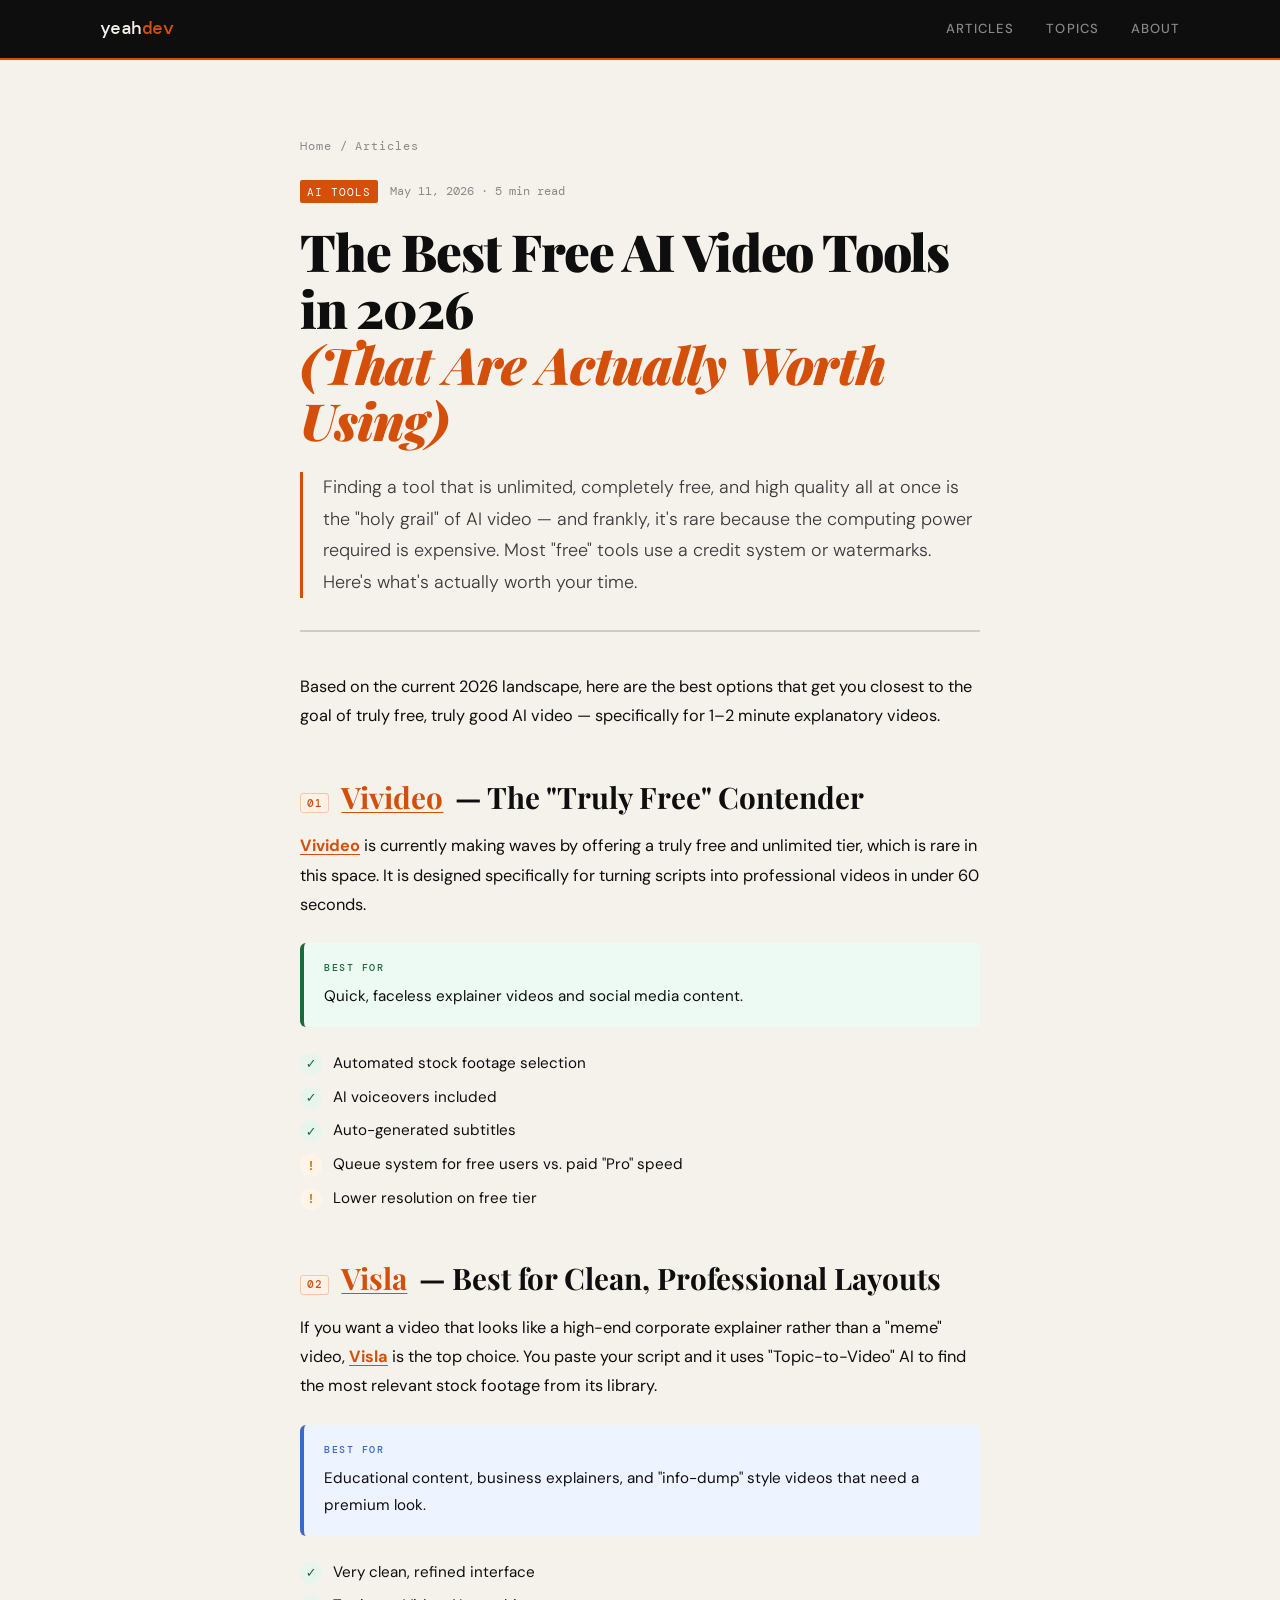
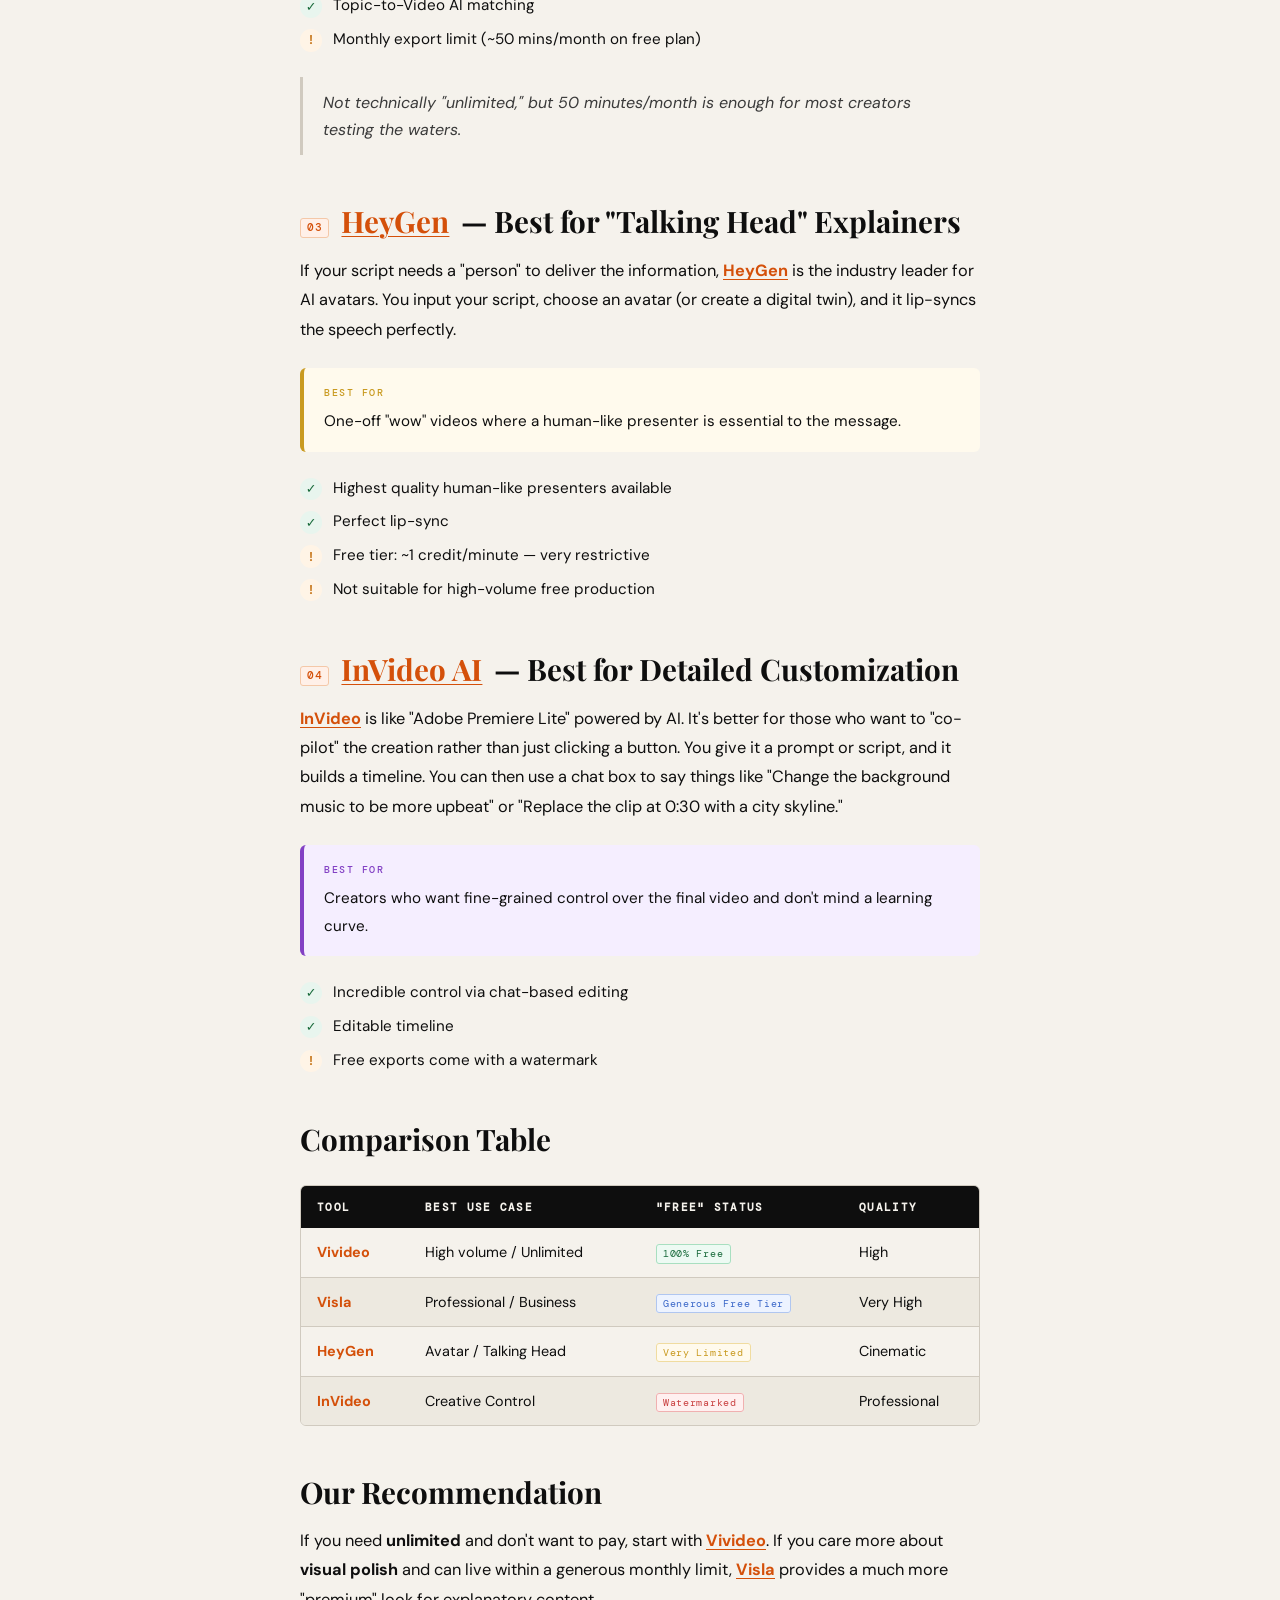
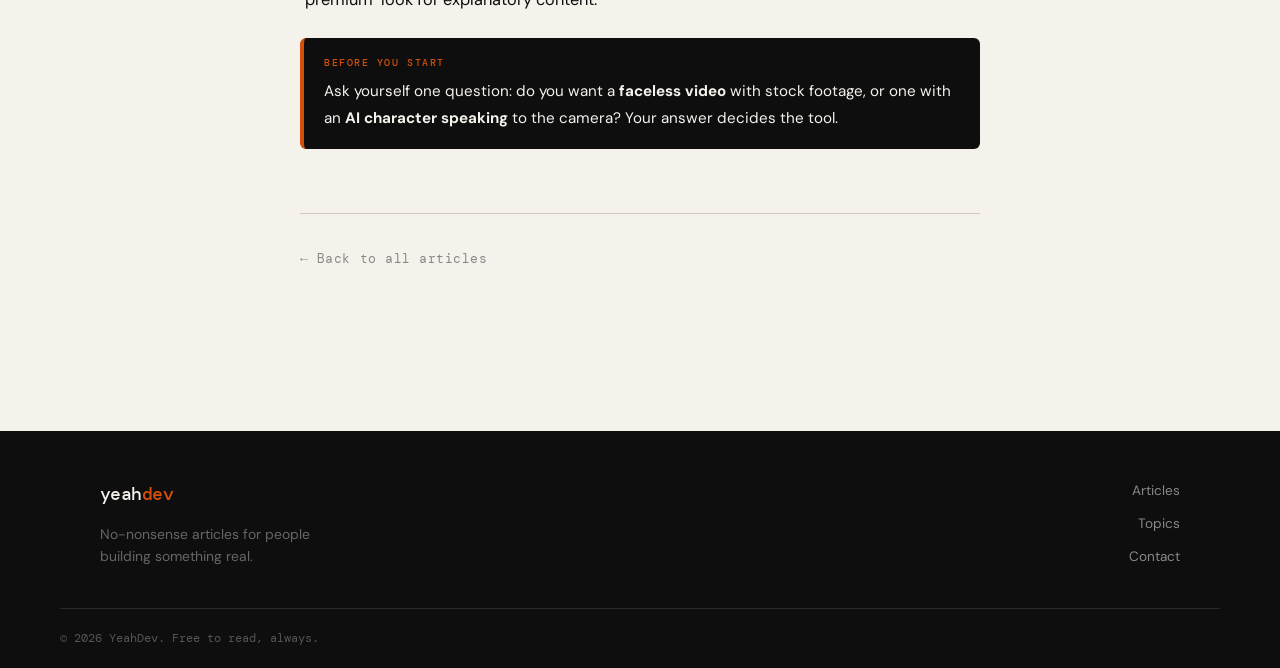
==== articles/best-free-ai-video-tools-2026.html @ c6433c1f "“comment”" ====
<!DOCTYPE html>
<html lang="en">
<head>
  <meta charset="UTF-8" />
  <meta name="viewport" content="width=device-width, initial-scale=1.0" />
  <title>Best Free AI Video Tools 2026 — YeahDev</title>
  <meta name="description" content="The best free AI video tools in 2026 for creating explainer and marketing videos without breaking the bank." />
  <link rel="stylesheet" href="../css/main.css" />
  <link rel="stylesheet" href="../css/article.css" />
  <link rel="preconnect" href="https://fonts.googleapis.com" />
  <link rel="preconnect" href="https://fonts.gstatic.com" crossorigin />
  <link href="https://fonts.googleapis.com/css2?family=Playfair+Display:ital,wght@0,700;0,900;1,700&family=DM+Sans:wght@300;400;500&family=DM+Mono:wght@400;500&display=swap" rel="stylesheet" />
</head>
<body class="article-page">

  <header class="site-header">
    <div class="container header-inner">
      <a href="../index.html" class="logo">yeah<span>dev</span></a>
      <nav class="nav">
        <a href="../index.html#articles">Articles</a>
        <a href="../index.html#topics">Topics</a>
        <a href="../index.html#about">About</a>
      </nav>
    </div>
  </header>

  <main class="article-main">
    <div class="article-container">

      <div class="article-header">
        <div class="breadcrumb"><a href="../index.html">Home</a> / <a href="../index.html#articles">Articles</a></div>
        <div class="article-meta">
          <span class="tag">AI Tools</span>
          <span class="date">May 11, 2026 · 5 min read</span>
        </div>
        <h1 class="article-title">
          The Best Free AI Video Tools in 2026<br/>
          <em>(That Are Actually Worth Using)</em>
        </h1>
        <p class="article-lede">
          Finding a tool that is unlimited, completely free, and high quality all at once is the "holy grail" of AI video — and frankly, it's rare because the computing power required is expensive. Most "free" tools use a credit system or watermarks. Here's what's actually worth your time.
        </p>
        <div class="article-rule"></div>
      </div>

      <div class="article-body">

        <p>Based on the current 2026 landscape, here are the best options that get you closest to the goal of truly free, truly good AI video — specifically for 1–2 minute explanatory videos.</p>

        <h2><span class="num">01</span> <a href="https://vivideo.ai" target="_blank" rel="noopener">Vivideo</a> — The "Truly Free" Contender</h2>
        <p><a href="https://vivideo.ai" target="_blank" rel="noopener"><strong>Vivideo</strong></a> is currently making waves by offering a truly free and unlimited tier, which is rare in this space. It is designed specifically for turning scripts into professional videos in under 60 seconds.</p>

        <div class="callout callout--green">
          <div class="callout-label">Best For</div>
          <p>Quick, faceless explainer videos and social media content.</p>
        </div>

        <ul class="feature-list">
          <li><span class="feature-icon">✓</span> Automated stock footage selection</li>
          <li><span class="feature-icon">✓</span> AI voiceovers included</li>
          <li><span class="feature-icon">✓</span> Auto-generated subtitles</li>
          <li><span class="feature-icon warn">!</span> Queue system for free users vs. paid "Pro" speed</li>
          <li><span class="feature-icon warn">!</span> Lower resolution on free tier</li>
        </ul>

        <h2><span class="num">02</span> <a href="https://visla.us" target="_blank" rel="noopener">Visla</a> — Best for Clean, Professional Layouts</h2>
        <p>If you want a video that looks like a high-end corporate explainer rather than a "meme" video, <a href="https://visla.us" target="_blank" rel="noopener"><strong>Visla</strong></a> is the top choice. You paste your script and it uses "Topic-to-Video" AI to find the most relevant stock footage from its library.</p>

        <div class="callout callout--blue">
          <div class="callout-label">Best For</div>
          <p>Educational content, business explainers, and "info-dump" style videos that need a premium look.</p>
        </div>

        <ul class="feature-list">
          <li><span class="feature-icon">✓</span> Very clean, refined interface</li>
          <li><span class="feature-icon">✓</span> Topic-to-Video AI matching</li>
          <li><span class="feature-icon warn">!</span> Monthly export limit (~50 mins/month on free plan)</li>
        </ul>

        <blockquote>
          Not technically "unlimited," but 50 minutes/month is enough for most creators testing the waters.
        </blockquote>

        <h2><span class="num">03</span> <a href="https://www.heygen.com" target="_blank" rel="noopener">HeyGen</a> — Best for "Talking Head" Explainers</h2>
        <p>If your script needs a "person" to deliver the information, <a href="https://www.heygen.com" target="_blank" rel="noopener"><strong>HeyGen</strong></a> is the industry leader for AI avatars. You input your script, choose an avatar (or create a digital twin), and it lip-syncs the speech perfectly.</p>

        <div class="callout callout--gold">
          <div class="callout-label">Best For</div>
          <p>One-off "wow" videos where a human-like presenter is essential to the message.</p>
        </div>

        <ul class="feature-list">
          <li><span class="feature-icon">✓</span> Highest quality human-like presenters available</li>
          <li><span class="feature-icon">✓</span> Perfect lip-sync</li>
          <li><span class="feature-icon warn">!</span> Free tier: ~1 credit/minute — very restrictive</li>
          <li><span class="feature-icon warn">!</span> Not suitable for high-volume free production</li>
        </ul>

        <h2><span class="num">04</span> <a href="https://invideo.io" target="_blank" rel="noopener">InVideo AI</a> — Best for Detailed Customization</h2>
        <p><a href="https://invideo.io" target="_blank" rel="noopener"><strong>InVideo</strong></a> is like "Adobe Premiere Lite" powered by AI. It's better for those who want to "co-pilot" the creation rather than just clicking a button. You give it a prompt or script, and it builds a timeline. You can then use a chat box to say things like "Change the background music to be more upbeat" or "Replace the clip at 0:30 with a city skyline."</p>

        <div class="callout callout--purple">
          <div class="callout-label">Best For</div>
          <p>Creators who want fine-grained control over the final video and don't mind a learning curve.</p>
        </div>

        <ul class="feature-list">
          <li><span class="feature-icon">✓</span> Incredible control via chat-based editing</li>
          <li><span class="feature-icon">✓</span> Editable timeline</li>
          <li><span class="feature-icon warn">!</span> Free exports come with a watermark</li>
        </ul>

        <h2>Comparison Table</h2>

        <div class="table-wrap">
          <table class="comparison-table">
            <thead>
              <tr>
                <th>Tool</th>
                <th>Best Use Case</th>
                <th>"Free" Status</th>
                <th>Quality</th>
              </tr>
            </thead>
            <tbody>
              <tr>
                <td><a href="https://vivideo.ai" target="_blank" rel="noopener"><strong>Vivideo</strong></a></td>
                <td>High volume / Unlimited</td>
                <td><span class="badge badge--green">100% Free</span></td>
                <td>High</td>
              </tr>
              <tr>
                <td><a href="https://visla.us" target="_blank" rel="noopener"><strong>Visla</strong></a></td>
                <td>Professional / Business</td>
                <td><span class="badge badge--blue">Generous Free Tier</span></td>
                <td>Very High</td>
              </tr>
              <tr>
                <td><a href="https://www.heygen.com" target="_blank" rel="noopener"><strong>HeyGen</strong></a></td>
                <td>Avatar / Talking Head</td>
                <td><span class="badge badge--gold">Very Limited</span></td>
                <td>Cinematic</td>
              </tr>
              <tr>
                <td><a href="https://invideo.io" target="_blank" rel="noopener"><strong>InVideo</strong></a></td>
                <td>Creative Control</td>
                <td><span class="badge badge--red">Watermarked</span></td>
                <td>Professional</td>
              </tr>
            </tbody>
          </table>
        </div>

        <h2>Our Recommendation</h2>
        <p>If you need <strong>unlimited</strong> and don't want to pay, start with <a href="https://vivideo.ai" target="_blank" rel="noopener"><strong>Vivideo</strong></a>. If you care more about <strong>visual polish</strong> and can live within a generous monthly limit, <a href="https://visla.us" target="_blank" rel="noopener"><strong>Visla</strong></a> provides a much more "premium" look for explanatory content.</p>

        <div class="callout callout--dark">
          <div class="callout-label">Before You Start</div>
          <p>Ask yourself one question: do you want a <strong>faceless video</strong> with stock footage, or one with an <strong>AI character speaking</strong> to the camera? Your answer decides the tool.</p>
        </div>

      </div>

      <div class="article-footer">
        <a href="../index.html" class="back-link">← Back to all articles</a>
      </div>

    </div>
  </main>

  <footer class="site-footer">
    <div class="container footer-inner">
      <div class="footer-brand">
        <a href="../index.html" class="logo">yeah<span>dev</span></a>
        <p>No-nonsense articles for people<br/>building something real.</p>
      </div>
      <div class="footer-links">
        <a href="../index.html#articles">Articles</a>
        <a href="../index.html#topics">Topics</a>
        <a href="mailto:hello@yeahdev.com">Contact</a>
      </div>
    </div>
    <div class="container footer-bottom">
      <span>© 2026 YeahDev. Free to read, always.</span>
    </div>
  </footer>

</body>
</html>
---- css/main.css ----
/* ================================================
   YeahDev — Main Stylesheet
   Aesthetic: Editorial / Raw-Ink / High-contrast
   ================================================ */

*, *::before, *::after { box-sizing: border-box; margin: 0; padding: 0; }

:root {
  --ink:      #0e0e0e;
  --ink-soft: #3a3a3a;
  --ink-muted:#888;
  --paper:    #f5f2ec;
  --paper-off:#ede9e0;
  --accent:   #d4500a;
  --accent2:  #1a6b3c;
  --line:     #d0cabf;
  --white:    #ffffff;

  --font-display: 'Playfair Display', Georgia, serif;
  --font-body:    'DM Sans', system-ui, sans-serif;
  --font-mono:    'DM Mono', monospace;

  --max-w: 1160px;
  --gap: clamp(1.5rem, 4vw, 3rem);
}

html { scroll-behavior: smooth; }

body {
  background: var(--paper);
  color: var(--ink);
  font-family: var(--font-body);
  font-size: clamp(15px, 1.05vw, 17px);
  line-height: 1.7;
  -webkit-font-smoothing: antialiased;
}

/* ---- Utilities ---- */
.container { max-width: var(--max-w); margin: 0 auto; padding: 0 clamp(1.25rem, 4vw, 2.5rem); }

/* ---- Header ---- */
.site-header {
  position: sticky; top: 0; z-index: 100;
  background: var(--ink);
  border-bottom: 2px solid var(--accent);
}
.header-inner {
  display: flex; align-items: center; justify-content: space-between;
  height: 58px;
}
.logo {
  font-family: var(--font-mono);
  font-size: 1.15rem;
  font-weight: 500;
  color: var(--paper);
  text-decoration: none;
  letter-spacing: -0.03em;
}
.logo span { color: var(--accent); }

.nav { display: flex; gap: 2rem; }
.nav a {
  font-family: var(--font-body);
  font-size: 0.82rem;
  font-weight: 500;
  letter-spacing: 0.08em;
  text-transform: uppercase;
  color: var(--ink-muted);
  text-decoration: none;
  transition: color 0.2s;
}
.nav a:hover { color: var(--paper); }

/* ---- Hero ---- */
.hero {
  padding: clamp(4rem, 8vw, 7rem) 0 0;
  overflow: hidden;
  position: relative;
}
.hero-tag {
  font-family: var(--font-mono);
  font-size: 0.75rem;
  letter-spacing: 0.15em;
  text-transform: uppercase;
  color: var(--accent);
  margin-bottom: 1.25rem;
}
.hero-headline {
  font-family: var(--font-display);
  font-size: clamp(2.8rem, 6vw, 5.5rem);
  font-weight: 900;
  line-height: 1.05;
  letter-spacing: -0.02em;
  color: var(--ink);
  margin-bottom: 1.25rem;
}
.hero-headline em {
  font-style: italic;
  color: var(--accent);
}
.hero-sub {
  font-size: clamp(1rem, 1.3vw, 1.15rem);
  color: var(--ink-soft);
  max-width: 520px;
  font-weight: 300;
  margin-bottom: 3.5rem;
}
.hero-rule {
  height: 3px;
  background: linear-gradient(90deg, var(--accent) 0%, var(--ink) 40%, transparent 100%);
  margin-top: 0;
}

/* ---- Section label ---- */
.section-label {
  font-family: var(--font-mono);
  font-size: 0.72rem;
  letter-spacing: 0.18em;
  text-transform: uppercase;
  color: var(--ink-muted);
  padding: clamp(2.5rem, 5vw, 4rem) 0 1.25rem;
  border-bottom: 1px solid var(--line);
  margin-bottom: 2rem;
}

/* ---- Articles Grid ---- */
.articles-grid {
  display: grid;
  grid-template-columns: repeat(auto-fill, minmax(min(100%, 340px), 1fr));
  gap: 0;
  border: 1px solid var(--line);
}

.card {
  padding: clamp(1.5rem, 3vw, 2.25rem);
  border-right: 1px solid var(--line);
  border-bottom: 1px solid var(--line);
  background: var(--white);
  transition: background 0.25s;
  display: flex; flex-direction: column; gap: 0.75rem;
}
.card:hover { background: var(--paper-off); }

.card--featured {
  grid-column: span 2;
  background: var(--ink);
  color: var(--paper);
}
.card--featured:hover { background: #1c1c1c; }
.card--featured .card-title a { color: var(--paper); }
.card--featured .card-excerpt { color: #a09990; }
.card--featured .date { color: #666; }
.card--featured .read-more { color: var(--accent); }
.card--featured .read-more:hover { color: #ff7a3a; }

.card--placeholder { opacity: 0.7; }

@media (max-width: 700px) { .card--featured { grid-column: span 1; } }

.card-meta { display: flex; align-items: center; gap: 0.75rem; }

.tag {
  font-family: var(--font-mono);
  font-size: 0.68rem;
  letter-spacing: 0.1em;
  text-transform: uppercase;
  background: var(--accent);
  color: var(--white);
  padding: 0.2em 0.6em;
  border-radius: 2px;
}
.date {
  font-family: var(--font-mono);
  font-size: 0.72rem;
  color: var(--ink-muted);
}

.card-title {
  font-family: var(--font-display);
  font-size: clamp(1.15rem, 1.8vw, 1.45rem);
  font-weight: 700;
  line-height: 1.25;
  margin-top: 0.25rem;
}
.card-title a { color: var(--ink); text-decoration: none; }
.card-title a:hover { text-decoration: underline; text-underline-offset: 3px; }

.card-excerpt {
  font-size: 0.92rem;
  color: var(--ink-soft);
  line-height: 1.6;
  flex: 1;
}

.read-more {
  font-size: 0.82rem;
  font-weight: 500;
  letter-spacing: 0.04em;
  color: var(--accent);
  text-decoration: none;
  margin-top: auto;
  display: inline-block;
  transition: letter-spacing 0.2s;
}
.read-more:hover { letter-spacing: 0.08em; }
.read-more.muted { color: var(--ink-muted); pointer-events: none; }

/* ---- Topics ---- */
.topics-section { padding: clamp(3rem, 6vw, 5rem) 0; }
.topics-grid {
  display: flex; flex-wrap: wrap; gap: 0.75rem;
  margin-top: 1.5rem;
}
.topic {
  font-family: var(--font-body);
  font-size: 0.9rem;
  font-weight: 500;
  padding: 0.55em 1.1em;
  border: 1.5px solid var(--line);
  border-radius: 100px;
  background: var(--white);
  color: var(--ink-soft);
  transition: all 0.2s;
  cursor: default;
}
.topic:hover {
  border-color: var(--accent);
  color: var(--accent);
  background: #fff5f0;
}

/* ---- Footer ---- */
.site-footer {
  background: var(--ink);
  color: var(--paper);
  margin-top: clamp(4rem, 8vw, 6rem);
  padding-top: 3rem;
}
.footer-inner {
  display: flex; justify-content: space-between; align-items: flex-start;
  gap: 2rem; padding-bottom: 2.5rem;
  border-bottom: 1px solid #2a2a2a;
}
.footer-brand .logo { display: inline-block; margin-bottom: 0.75rem; }
.footer-brand p {
  font-size: 0.87rem;
  color: #666;
  line-height: 1.6;
}
.footer-links {
  display: flex; flex-direction: column; gap: 0.6rem; text-align: right;
}
.footer-links a {
  font-size: 0.85rem;
  color: #888;
  text-decoration: none;
  transition: color 0.2s;
}
.footer-links a:hover { color: var(--paper); }
.footer-bottom {
  padding: 1.25rem 0;
  font-family: var(--font-mono);
  font-size: 0.72rem;
  color: #555;
}

@media (max-width: 600px) {
  .footer-inner { flex-direction: column; }
  .footer-links { text-align: left; }
}
---- css/article.css ----
/* ================================================
   YeahDev — Article Stylesheet
   ================================================ */

.article-page { background: var(--paper); }

.article-main {
  padding: clamp(3rem, 6vw, 5rem) 0 4rem;
}

.article-container {
  max-width: 760px;
  margin: 0 auto;
  padding: 0 clamp(1.25rem, 4vw, 2.5rem);
}

/* ---- Header ---- */
.breadcrumb {
  font-family: var(--font-mono);
  font-size: 0.72rem;
  letter-spacing: 0.08em;
  color: var(--ink-muted);
  margin-bottom: 1.5rem;
}
.breadcrumb a { color: var(--ink-muted); text-decoration: none; }
.breadcrumb a:hover { color: var(--accent); }

.article-meta {
  display: flex; align-items: center; gap: 0.75rem;
  margin-bottom: 1.25rem;
}

.article-title {
  font-family: var(--font-display);
  font-size: clamp(2rem, 4.5vw, 3.2rem);
  font-weight: 900;
  line-height: 1.1;
  letter-spacing: -0.02em;
  margin-bottom: 1.5rem;
}
.article-title em { font-style: italic; color: var(--accent); }

.article-lede {
  font-size: clamp(1.05rem, 1.4vw, 1.2rem);
  color: var(--ink-soft);
  font-weight: 300;
  line-height: 1.75;
  margin-bottom: 2rem;
  border-left: 3px solid var(--accent);
  padding-left: 1.25rem;
}

.article-rule {
  height: 2px;
  background: var(--line);
  margin-bottom: 2.5rem;
}

/* ---- Body ---- */
.article-body { color: var(--ink); }

.article-body p {
  margin-bottom: 1.5rem;
  font-size: 1.02rem;
  line-height: 1.8;
}

.article-body h2 {
  font-family: var(--font-display);
  font-size: clamp(1.4rem, 2.5vw, 1.85rem);
  font-weight: 700;
  margin-top: 3rem;
  margin-bottom: 1rem;
  display: flex;
  align-items: baseline;
  gap: 0.75rem;
  line-height: 1.2;
}

.num {
  font-family: var(--font-mono);
  font-size: 0.7rem;
  font-weight: 500;
  letter-spacing: 0.1em;
  color: var(--accent);
  background: #fff0e8;
  border: 1px solid #f4c8a8;
  padding: 0.2em 0.5em;
  border-radius: 3px;
  flex-shrink: 0;
  position: relative;
  top: -2px;
}

/* ---- Callouts ---- */
.callout {
  border-radius: 6px;
  padding: 1rem 1.25rem;
  margin: 1.5rem 0;
  border-left: 4px solid;
}
.callout-label {
  font-family: var(--font-mono);
  font-size: 0.65rem;
  letter-spacing: 0.15em;
  text-transform: uppercase;
  font-weight: 500;
  margin-bottom: 0.4rem;
}
.callout p { margin-bottom: 0; font-size: 0.95rem; }

.callout--green { background: #edfaf3; border-color: var(--accent2); }
.callout--green .callout-label { color: var(--accent2); }

.callout--blue { background: #edf3ff; border-color: #3b68c9; }
.callout--blue .callout-label { color: #3b68c9; }

.callout--gold { background: #fffaed; border-color: #c99a20; }
.callout--gold .callout-label { color: #c99a20; }

.callout--purple { background: #f5eeff; border-color: #8240c4; }
.callout--purple .callout-label { color: #8240c4; }

.callout--dark { background: var(--ink); color: var(--paper); border-color: var(--accent); }
.callout--dark .callout-label { color: var(--accent); }

/* ---- Feature list ---- */
.feature-list {
  list-style: none;
  margin: 1.25rem 0 1.5rem;
  display: flex; flex-direction: column; gap: 0.5rem;
}
.feature-list li {
  display: flex; align-items: flex-start; gap: 0.65rem;
  font-size: 0.95rem;
}
.feature-icon {
  font-size: 0.8rem;
  width: 1.4rem;
  height: 1.4rem;
  display: inline-flex; align-items: center; justify-content: center;
  background: #e8f5ee;
  color: var(--accent2);
  border-radius: 50%;
  flex-shrink: 0;
  margin-top: 0.15em;
  font-weight: 700;
}
.feature-icon.warn {
  background: #fff4e6;
  color: #c97a20;
}

/* ---- Blockquote ---- */
blockquote {
  border-left: 3px solid var(--line);
  padding: 0.75rem 1.25rem;
  margin: 1.5rem 0;
  color: var(--ink-soft);
  font-style: italic;
  font-size: 1rem;
}

/* ---- Table ---- */
.table-wrap {
  overflow-x: auto;
  margin: 1.75rem 0;
  border-radius: 6px;
  border: 1px solid var(--line);
}

.comparison-table {
  width: 100%;
  border-collapse: collapse;
  font-size: 0.9rem;
}
.comparison-table th {
  background: var(--ink);
  color: var(--paper);
  font-family: var(--font-mono);
  font-size: 0.68rem;
  letter-spacing: 0.12em;
  text-transform: uppercase;
  padding: 0.75rem 1rem;
  text-align: left;
}
.comparison-table td {
  padding: 0.75rem 1rem;
  border-bottom: 1px solid var(--line);
  vertical-align: middle;
}
.comparison-table tr:last-child td { border-bottom: none; }
.comparison-table tr:nth-child(even) td { background: var(--paper-off); }

.badge {
  font-family: var(--font-mono);
  font-size: 0.65rem;
  letter-spacing: 0.07em;
  padding: 0.2em 0.6em;
  border-radius: 3px;
  white-space: nowrap;
}
.badge--green  { background: #edfaf3; color: var(--accent2); border: 1px solid #a8dfc0; }
.badge--blue   { background: #edf3ff; color: #3b68c9; border: 1px solid #b0c6f0; }
.badge--gold   { background: #fffaed; color: #c99a20; border: 1px solid #f0dca0; }
.badge--red    { background: #fff0f0; color: #c94040; border: 1px solid #f0b0b0; }

/* ---- Body links ---- */
.article-body a {
  color: var(--accent);
  text-decoration: underline;
  text-underline-offset: 3px;
  text-decoration-thickness: 1px;
  font-weight: inherit;
  transition: color 0.2s;
}
.article-body a:hover { color: #b03d00; }

.article-title a, h2 a {
  color: inherit;
  text-decoration: none;
}
h2 a { color: var(--ink); }
h2 a:hover { color: var(--accent) !important; text-decoration: none; }

.comparison-table a {
  color: var(--accent);
  text-decoration: none;
  font-weight: 600;
}
.comparison-table a:hover { text-decoration: underline; text-underline-offset: 3px; }

/* ---- Article Footer ---- */
.article-footer {
  margin-top: 4rem;
  padding-top: 2rem;
  border-top: 1px solid var(--line);
}
.back-link {
  font-family: var(--font-mono);
  font-size: 0.82rem;
  color: var(--ink-muted);
  text-decoration: none;
  letter-spacing: 0.04em;
  transition: color 0.2s;
}
.back-link:hover { color: var(--accent); }
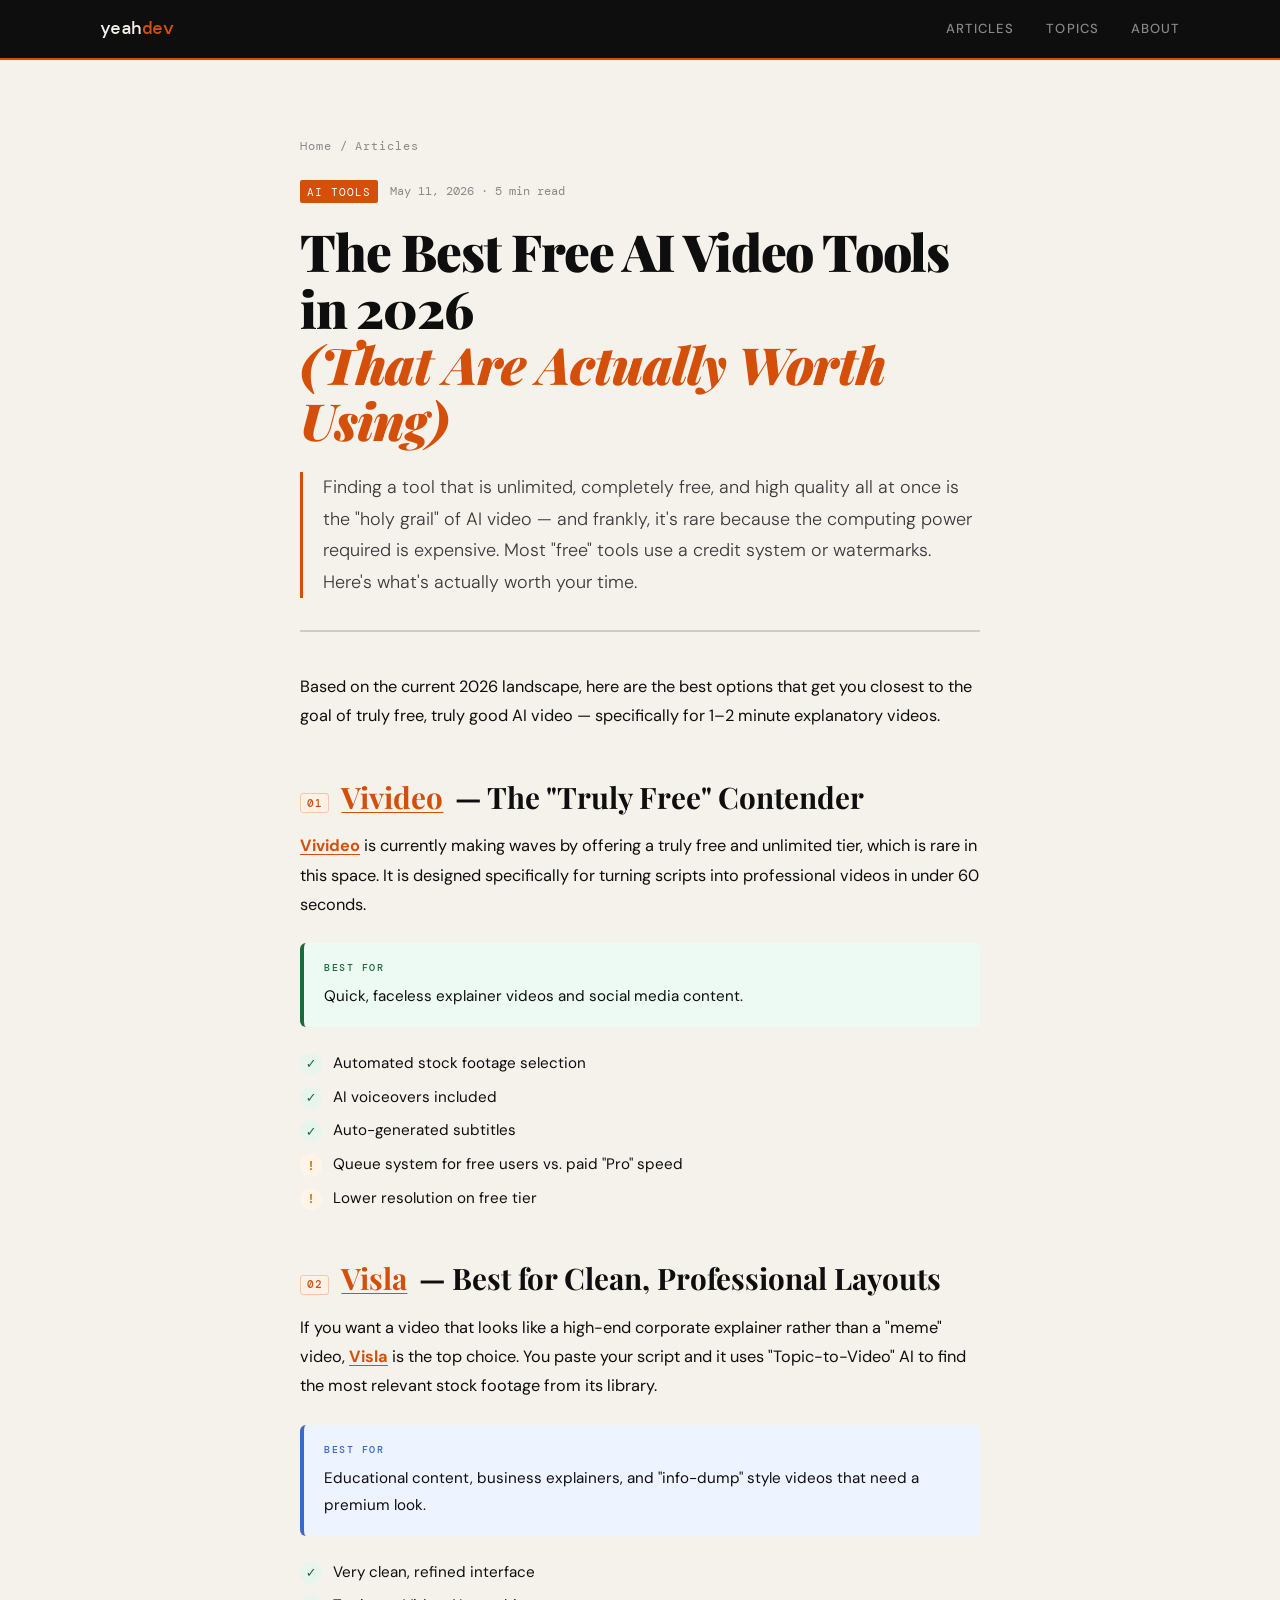
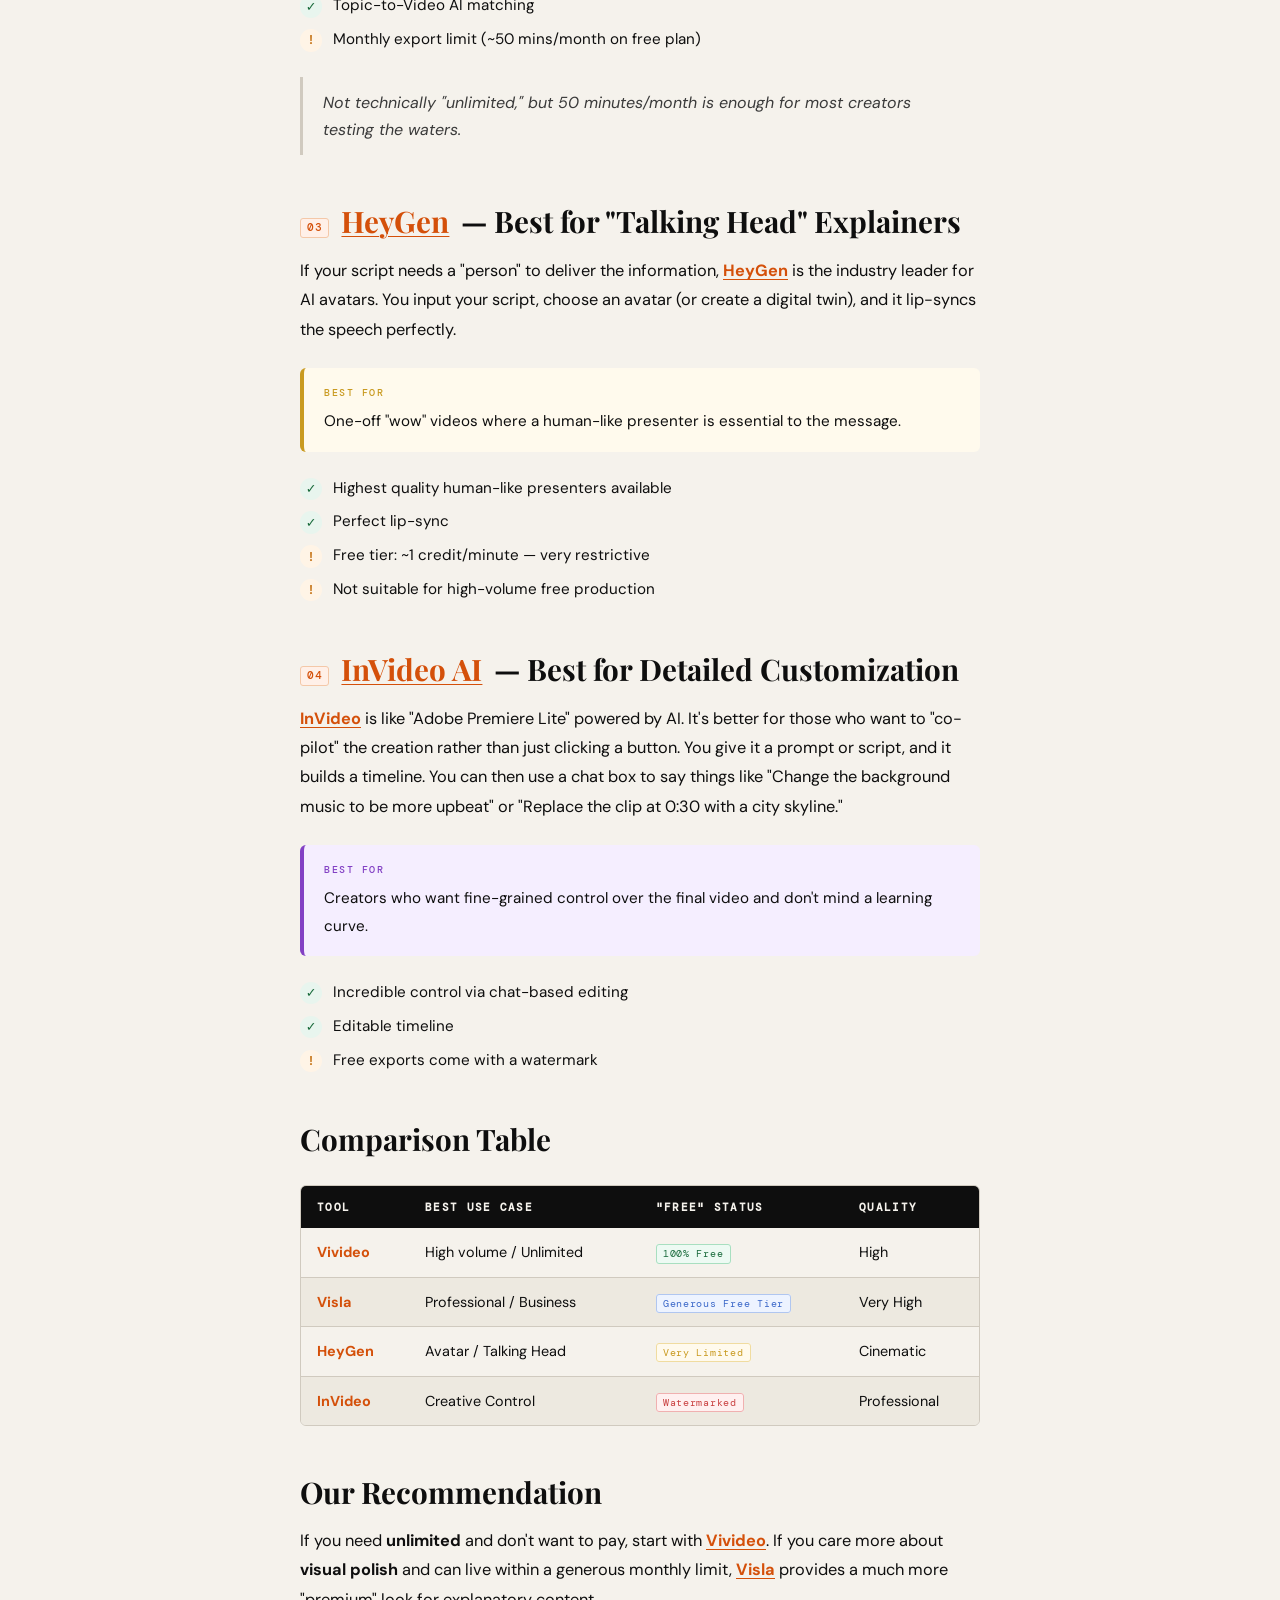
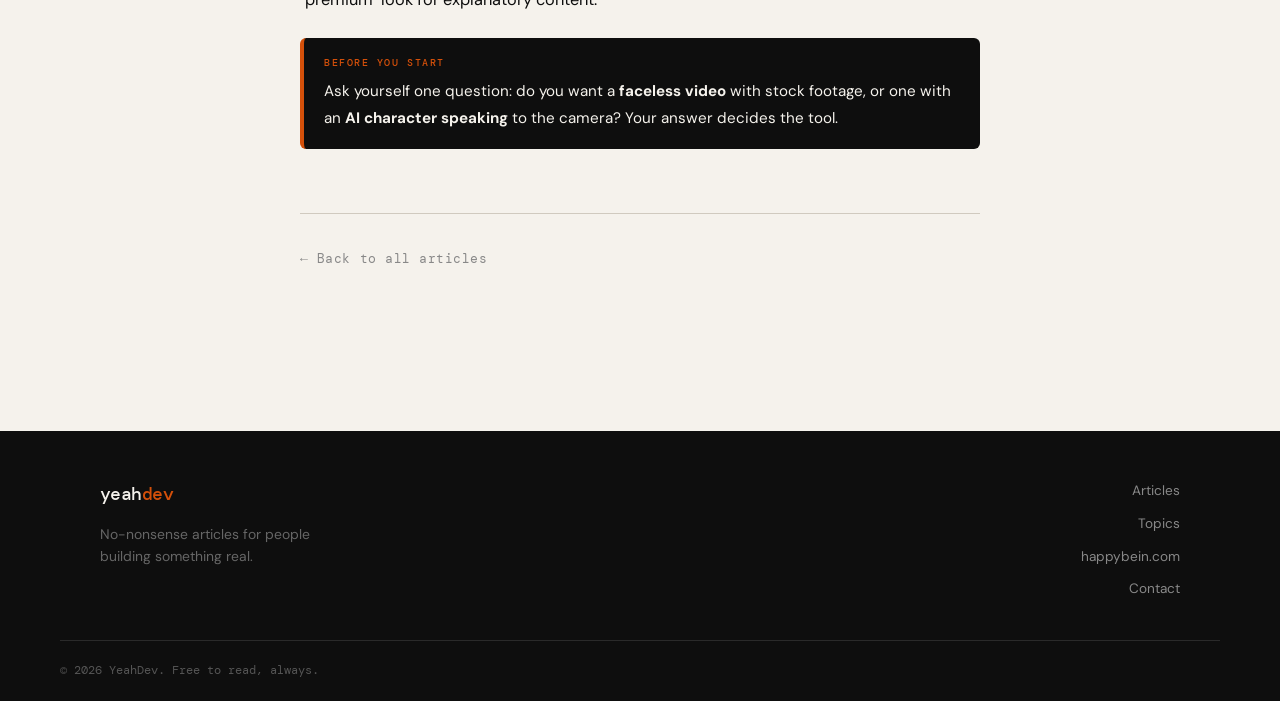
==== commit 304c75a3: "“comment”" ====
--- a/articles/best-free-ai-video-tools-2026.html
+++ b/articles/best-free-ai-video-tools-2026.html
@@ -177,7 +177,8 @@
       <div class="footer-links">
         <a href="../index.html#articles">Articles</a>
         <a href="../index.html#topics">Topics</a>
-        <a href="mailto:hello@yeahdev.com">Contact</a>
+        <a href="https://happybein.com" target="_blank" rel="noopener">happybein.com</a>
+        <a href="mailto:happybein1@gmail.com">Contact</a>
       </div>
     </div>
     <div class="container footer-bottom">
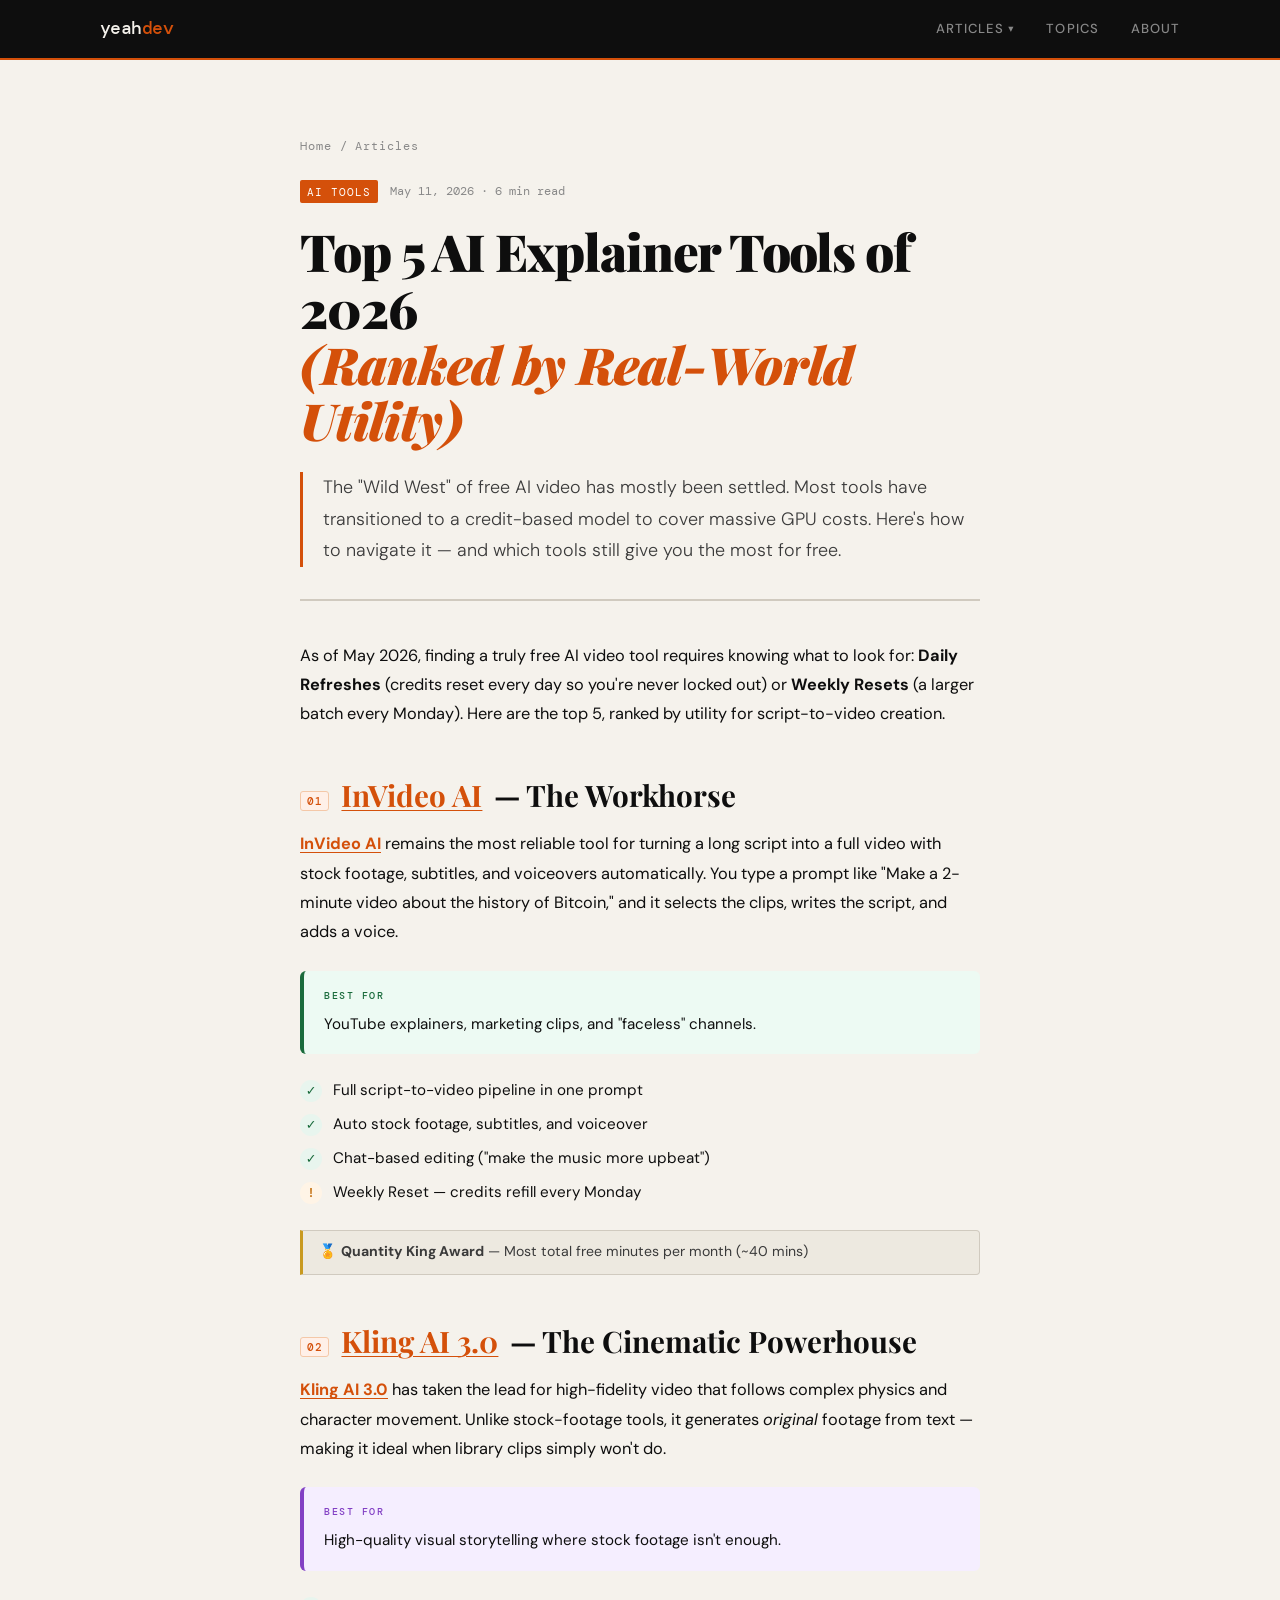
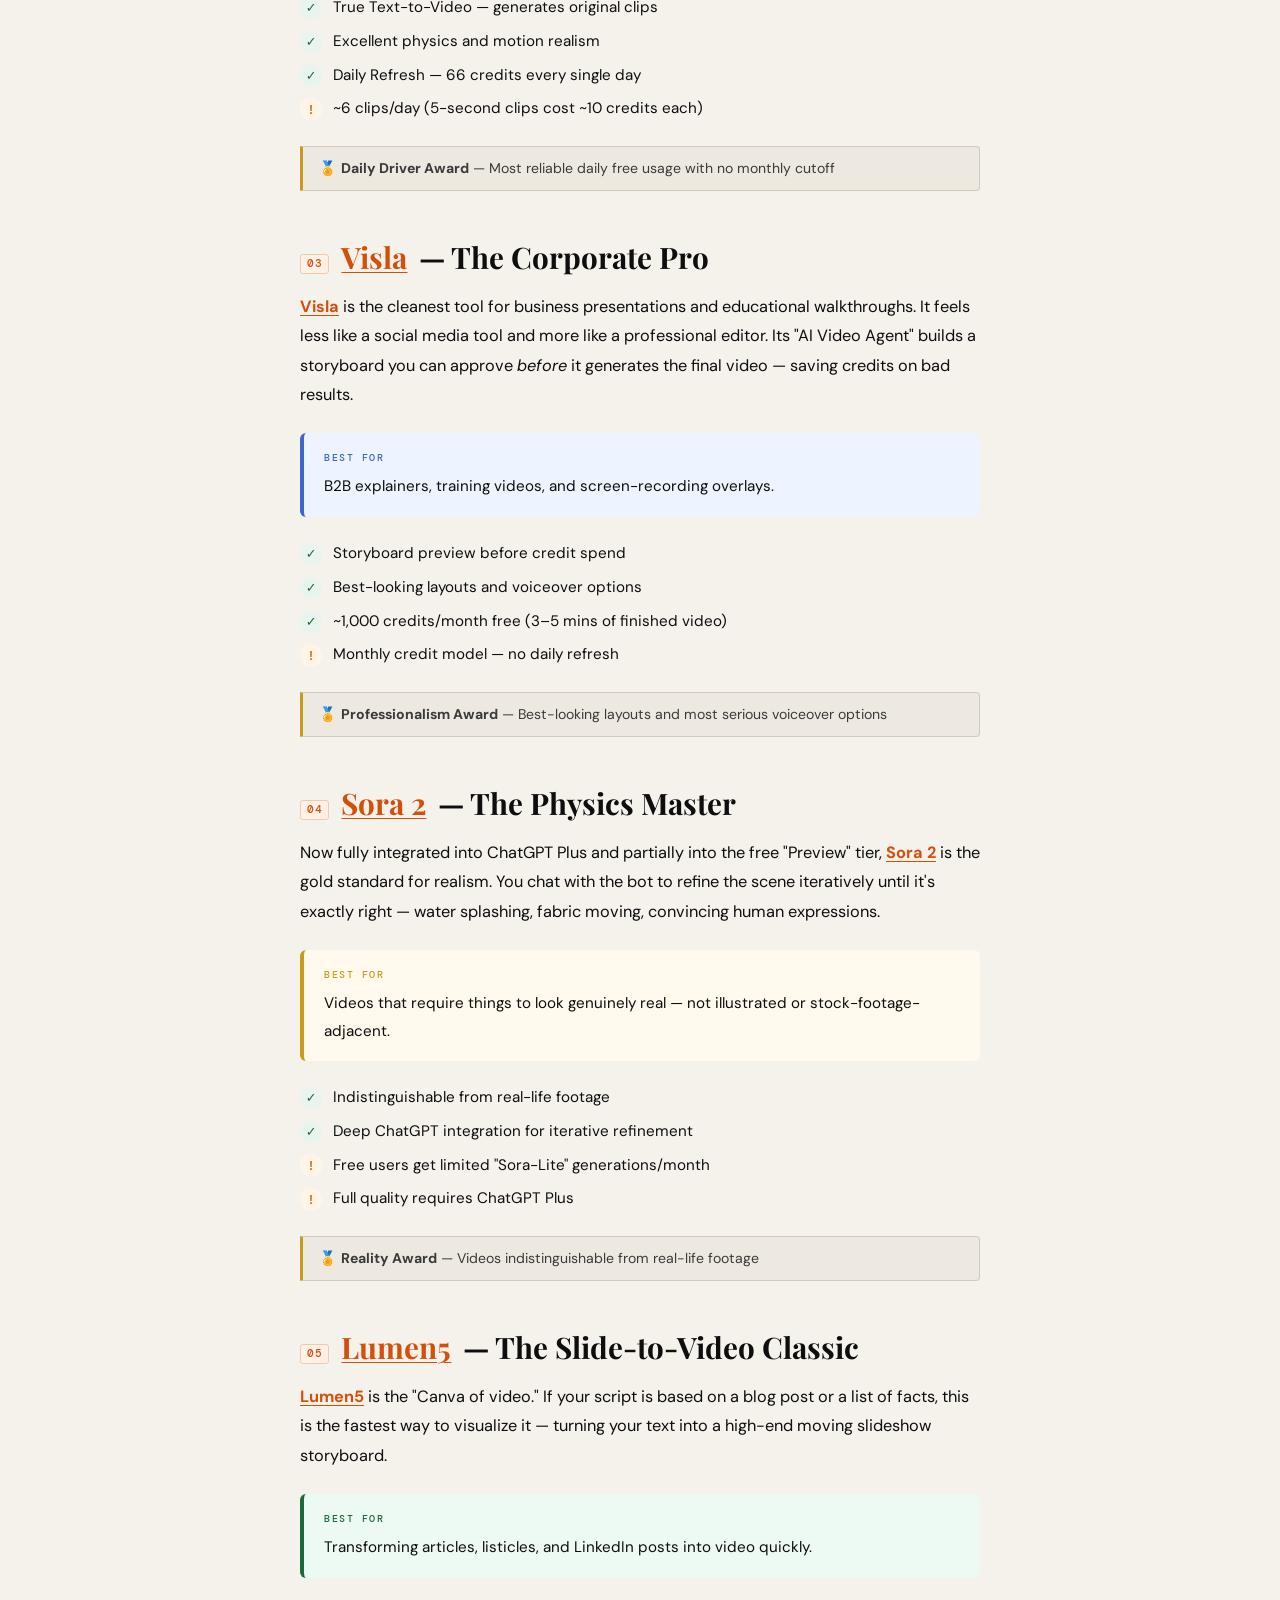
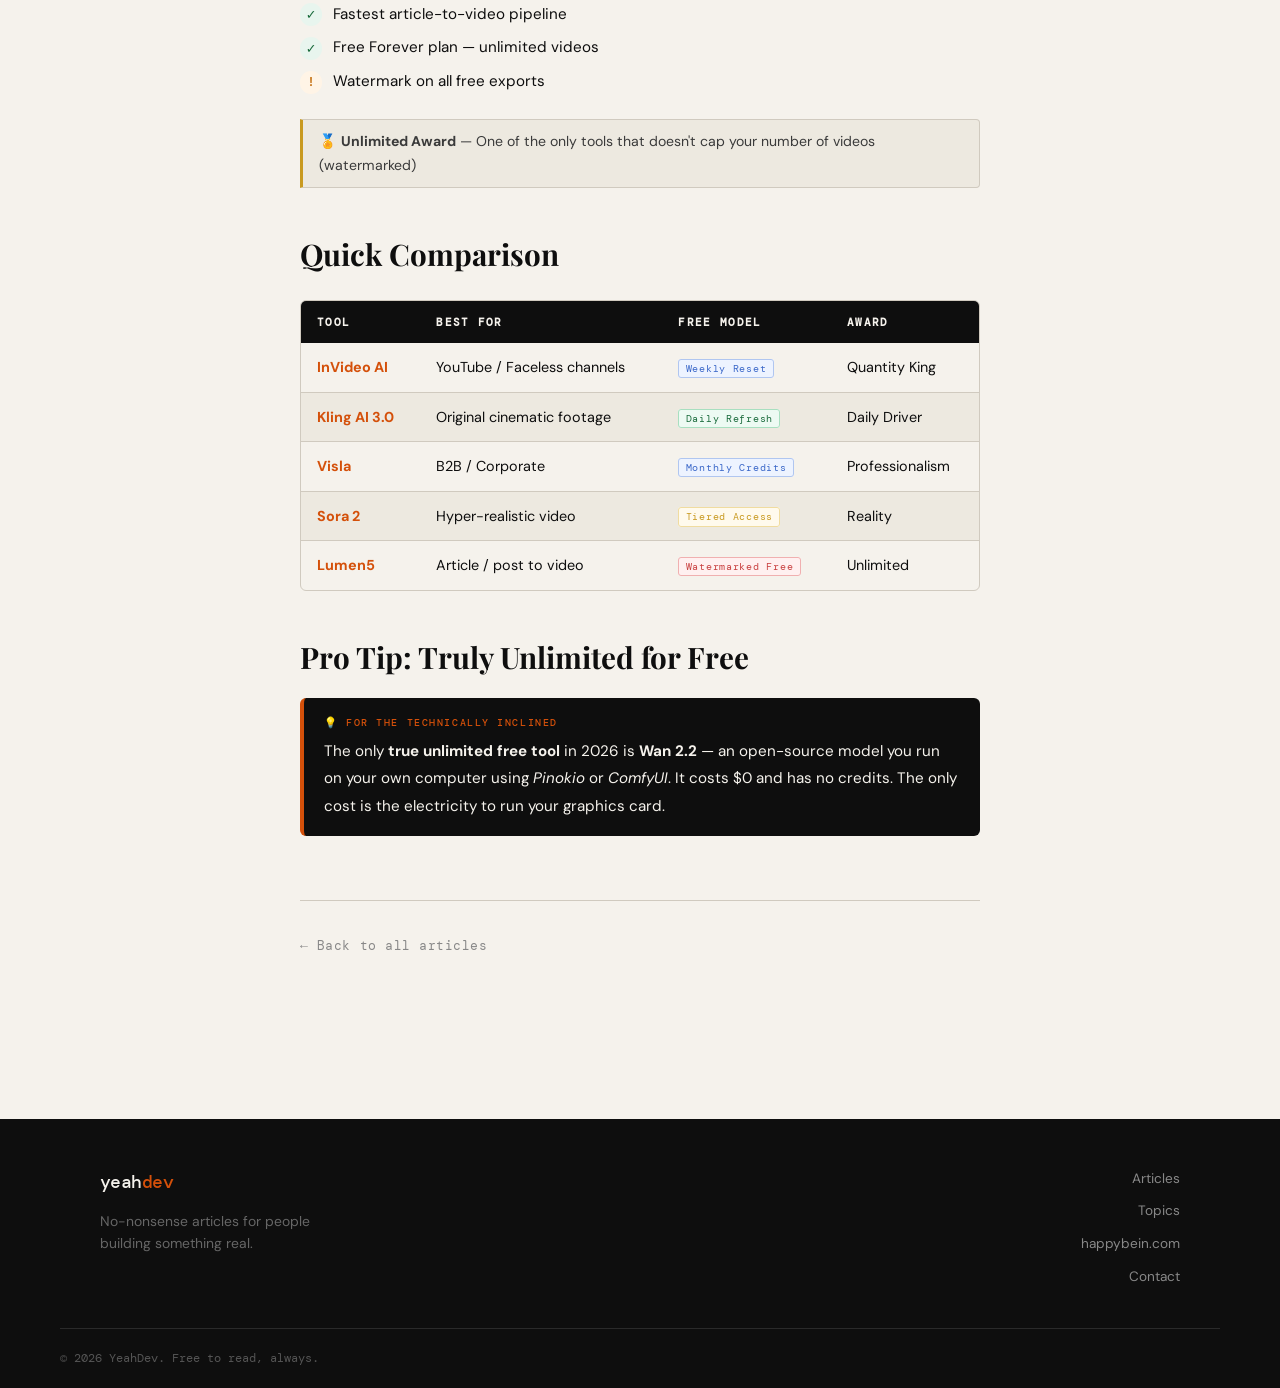
==== commit 9e9d4710: "“comment”" ====
--- a/articles/best-free-ai-video-tools-2026.html
+++ b/articles/best-free-ai-video-tools-2026.html
@@ -3,8 +3,8 @@
 <head>
   <meta charset="UTF-8" />
   <meta name="viewport" content="width=device-width, initial-scale=1.0" />
-  <title>Best Free AI Video Tools 2026 — YeahDev</title>
-  <meta name="description" content="The best free AI video tools in 2026 for creating explainer and marketing videos without breaking the bank." />
+  <title>Top 5 AI Explainer Video Tools of 2026 — YeahDev</title>
+  <meta name="description" content="The free AI video landscape has matured in 2026. Here are the top 5 explainer tools ranked by their real-world utility for script-to-video creation." />
   <link rel="stylesheet" href="../css/main.css" />
   <link rel="stylesheet" href="../css/article.css" />
   <link rel="preconnect" href="https://fonts.googleapis.com" />
@@ -17,7 +17,13 @@
     <div class="container header-inner">
       <a href="../index.html" class="logo">yeah<span>dev</span></a>
       <nav class="nav">
-        <a href="../index.html#articles">Articles</a>
+        <div class="nav-dropdown">
+          <a href="../index.html#articles" class="nav-dropdown-trigger">Articles <span class="nav-caret">▾</span></a>
+          <div class="nav-dropdown-menu">
+            <a href="../articles/best-free-ai-video-tools-2026.html">Top 5 AI Explainer Tools of 2026</a>
+            <a href="../articles/brand-image-campaigns-strategic-justification.html">Beyond the Click: Brand Image Campaigns</a>
+          </div>
+        </div>
         <a href="../index.html#topics">Topics</a>
         <a href="../index.html#about">About</a>
       </nav>
@@ -31,132 +37,158 @@
         <div class="breadcrumb"><a href="../index.html">Home</a> / <a href="../index.html#articles">Articles</a></div>
         <div class="article-meta">
           <span class="tag">AI Tools</span>
-          <span class="date">May 11, 2026 · 5 min read</span>
+          <span class="date">May 11, 2026 · 6 min read</span>
         </div>
         <h1 class="article-title">
-          The Best Free AI Video Tools in 2026<br/>
-          <em>(That Are Actually Worth Using)</em>
+          Top 5 AI Explainer Tools of 2026<br/>
+          <em>(Ranked by Real-World Utility)</em>
         </h1>
         <p class="article-lede">
-          Finding a tool that is unlimited, completely free, and high quality all at once is the "holy grail" of AI video — and frankly, it's rare because the computing power required is expensive. Most "free" tools use a credit system or watermarks. Here's what's actually worth your time.
+          The "Wild West" of free AI video has mostly been settled. Most tools have transitioned to a credit-based model to cover massive GPU costs. Here's how to navigate it — and which tools still give you the most for free.
         </p>
         <div class="article-rule"></div>
       </div>
 
       <div class="article-body">
 
-        <p>Based on the current 2026 landscape, here are the best options that get you closest to the goal of truly free, truly good AI video — specifically for 1–2 minute explanatory videos.</p>
-
-        <h2><span class="num">01</span> <a href="https://vivideo.ai" target="_blank" rel="noopener">Vivideo</a> — The "Truly Free" Contender</h2>
-        <p><a href="https://vivideo.ai" target="_blank" rel="noopener"><strong>Vivideo</strong></a> is currently making waves by offering a truly free and unlimited tier, which is rare in this space. It is designed specifically for turning scripts into professional videos in under 60 seconds.</p>
+        <p>As of May 2026, finding a truly free AI video tool requires knowing what to look for: <strong>Daily Refreshes</strong> (credits reset every day so you're never locked out) or <strong>Weekly Resets</strong> (a larger batch every Monday). Here are the top 5, ranked by utility for script-to-video creation.</p>
+
+        <h2><span class="num">01</span> <a href="https://invideo.io" target="_blank" rel="noopener">InVideo AI</a> — The Workhorse</h2>
+        <p><a href="https://invideo.io" target="_blank" rel="noopener"><strong>InVideo AI</strong></a> remains the most reliable tool for turning a long script into a full video with stock footage, subtitles, and voiceovers automatically. You type a prompt like "Make a 2-minute video about the history of Bitcoin," and it selects the clips, writes the script, and adds a voice.</p>
 
         <div class="callout callout--green">
           <div class="callout-label">Best For</div>
-          <p>Quick, faceless explainer videos and social media content.</p>
-        </div>
-
-        <ul class="feature-list">
-          <li><span class="feature-icon">✓</span> Automated stock footage selection</li>
-          <li><span class="feature-icon">✓</span> AI voiceovers included</li>
-          <li><span class="feature-icon">✓</span> Auto-generated subtitles</li>
-          <li><span class="feature-icon warn">!</span> Queue system for free users vs. paid "Pro" speed</li>
-          <li><span class="feature-icon warn">!</span> Lower resolution on free tier</li>
-        </ul>
-
-        <h2><span class="num">02</span> <a href="https://visla.us" target="_blank" rel="noopener">Visla</a> — Best for Clean, Professional Layouts</h2>
-        <p>If you want a video that looks like a high-end corporate explainer rather than a "meme" video, <a href="https://visla.us" target="_blank" rel="noopener"><strong>Visla</strong></a> is the top choice. You paste your script and it uses "Topic-to-Video" AI to find the most relevant stock footage from its library.</p>
+          <p>YouTube explainers, marketing clips, and "faceless" channels.</p>
+        </div>
+
+        <ul class="feature-list">
+          <li><span class="feature-icon">✓</span> Full script-to-video pipeline in one prompt</li>
+          <li><span class="feature-icon">✓</span> Auto stock footage, subtitles, and voiceover</li>
+          <li><span class="feature-icon">✓</span> Chat-based editing ("make the music more upbeat")</li>
+          <li><span class="feature-icon warn">!</span> Weekly Reset — credits refill every Monday</li>
+        </ul>
+
+        <div class="award-badge">🏅 <strong>Quantity King Award</strong> — Most total free minutes per month (~40 mins)</div>
+
+        <h2><span class="num">02</span> <a href="https://klingai.com" target="_blank" rel="noopener">Kling AI 3.0</a> — The Cinematic Powerhouse</h2>
+        <p><a href="https://klingai.com" target="_blank" rel="noopener"><strong>Kling AI 3.0</strong></a> has taken the lead for high-fidelity video that follows complex physics and character movement. Unlike stock-footage tools, it generates <em>original</em> footage from text — making it ideal when library clips simply won't do.</p>
+
+        <div class="callout callout--purple">
+          <div class="callout-label">Best For</div>
+          <p>High-quality visual storytelling where stock footage isn't enough.</p>
+        </div>
+
+        <ul class="feature-list">
+          <li><span class="feature-icon">✓</span> True Text-to-Video — generates original clips</li>
+          <li><span class="feature-icon">✓</span> Excellent physics and motion realism</li>
+          <li><span class="feature-icon">✓</span> Daily Refresh — 66 credits every single day</li>
+          <li><span class="feature-icon warn">!</span> ~6 clips/day (5-second clips cost ~10 credits each)</li>
+        </ul>
+
+        <div class="award-badge">🏅 <strong>Daily Driver Award</strong> — Most reliable daily free usage with no monthly cutoff</div>
+
+        <h2><span class="num">03</span> <a href="https://visla.us" target="_blank" rel="noopener">Visla</a> — The Corporate Pro</h2>
+        <p><a href="https://visla.us" target="_blank" rel="noopener"><strong>Visla</strong></a> is the cleanest tool for business presentations and educational walkthroughs. It feels less like a social media tool and more like a professional editor. Its "AI Video Agent" builds a storyboard you can approve <em>before</em> it generates the final video — saving credits on bad results.</p>
 
         <div class="callout callout--blue">
           <div class="callout-label">Best For</div>
-          <p>Educational content, business explainers, and "info-dump" style videos that need a premium look.</p>
-        </div>
-
-        <ul class="feature-list">
-          <li><span class="feature-icon">✓</span> Very clean, refined interface</li>
-          <li><span class="feature-icon">✓</span> Topic-to-Video AI matching</li>
-          <li><span class="feature-icon warn">!</span> Monthly export limit (~50 mins/month on free plan)</li>
-        </ul>
-
-        <blockquote>
-          Not technically "unlimited," but 50 minutes/month is enough for most creators testing the waters.
-        </blockquote>
-
-        <h2><span class="num">03</span> <a href="https://www.heygen.com" target="_blank" rel="noopener">HeyGen</a> — Best for "Talking Head" Explainers</h2>
-        <p>If your script needs a "person" to deliver the information, <a href="https://www.heygen.com" target="_blank" rel="noopener"><strong>HeyGen</strong></a> is the industry leader for AI avatars. You input your script, choose an avatar (or create a digital twin), and it lip-syncs the speech perfectly.</p>
+          <p>B2B explainers, training videos, and screen-recording overlays.</p>
+        </div>
+
+        <ul class="feature-list">
+          <li><span class="feature-icon">✓</span> Storyboard preview before credit spend</li>
+          <li><span class="feature-icon">✓</span> Best-looking layouts and voiceover options</li>
+          <li><span class="feature-icon">✓</span> ~1,000 credits/month free (3–5 mins of finished video)</li>
+          <li><span class="feature-icon warn">!</span> Monthly credit model — no daily refresh</li>
+        </ul>
+
+        <div class="award-badge">🏅 <strong>Professionalism Award</strong> — Best-looking layouts and most serious voiceover options</div>
+
+        <h2><span class="num">04</span> <a href="https://openai.com/sora" target="_blank" rel="noopener">Sora 2</a> — The Physics Master</h2>
+        <p>Now fully integrated into ChatGPT Plus and partially into the free "Preview" tier, <a href="https://openai.com/sora" target="_blank" rel="noopener"><strong>Sora 2</strong></a> is the gold standard for realism. You chat with the bot to refine the scene iteratively until it's exactly right — water splashing, fabric moving, convincing human expressions.</p>
 
         <div class="callout callout--gold">
           <div class="callout-label">Best For</div>
-          <p>One-off "wow" videos where a human-like presenter is essential to the message.</p>
-        </div>
-
-        <ul class="feature-list">
-          <li><span class="feature-icon">✓</span> Highest quality human-like presenters available</li>
-          <li><span class="feature-icon">✓</span> Perfect lip-sync</li>
-          <li><span class="feature-icon warn">!</span> Free tier: ~1 credit/minute — very restrictive</li>
-          <li><span class="feature-icon warn">!</span> Not suitable for high-volume free production</li>
-        </ul>
-
-        <h2><span class="num">04</span> <a href="https://invideo.io" target="_blank" rel="noopener">InVideo AI</a> — Best for Detailed Customization</h2>
-        <p><a href="https://invideo.io" target="_blank" rel="noopener"><strong>InVideo</strong></a> is like "Adobe Premiere Lite" powered by AI. It's better for those who want to "co-pilot" the creation rather than just clicking a button. You give it a prompt or script, and it builds a timeline. You can then use a chat box to say things like "Change the background music to be more upbeat" or "Replace the clip at 0:30 with a city skyline."</p>
-
-        <div class="callout callout--purple">
-          <div class="callout-label">Best For</div>
-          <p>Creators who want fine-grained control over the final video and don't mind a learning curve.</p>
-        </div>
-
-        <ul class="feature-list">
-          <li><span class="feature-icon">✓</span> Incredible control via chat-based editing</li>
-          <li><span class="feature-icon">✓</span> Editable timeline</li>
-          <li><span class="feature-icon warn">!</span> Free exports come with a watermark</li>
-        </ul>
-
-        <h2>Comparison Table</h2>
+          <p>Videos that require things to look genuinely real — not illustrated or stock-footage-adjacent.</p>
+        </div>
+
+        <ul class="feature-list">
+          <li><span class="feature-icon">✓</span> Indistinguishable from real-life footage</li>
+          <li><span class="feature-icon">✓</span> Deep ChatGPT integration for iterative refinement</li>
+          <li><span class="feature-icon warn">!</span> Free users get limited "Sora-Lite" generations/month</li>
+          <li><span class="feature-icon warn">!</span> Full quality requires ChatGPT Plus</li>
+        </ul>
+
+        <div class="award-badge">🏅 <strong>Reality Award</strong> — Videos indistinguishable from real-life footage</div>
+
+        <h2><span class="num">05</span> <a href="https://lumen5.com" target="_blank" rel="noopener">Lumen5</a> — The Slide-to-Video Classic</h2>
+        <p><a href="https://lumen5.com" target="_blank" rel="noopener"><strong>Lumen5</strong></a> is the "Canva of video." If your script is based on a blog post or a list of facts, this is the fastest way to visualize it — turning your text into a high-end moving slideshow storyboard.</p>
+
+        <div class="callout callout--green">
+          <div class="callout-label">Best For</div>
+          <p>Transforming articles, listicles, and LinkedIn posts into video quickly.</p>
+        </div>
+
+        <ul class="feature-list">
+          <li><span class="feature-icon">✓</span> Fastest article-to-video pipeline</li>
+          <li><span class="feature-icon">✓</span> Free Forever plan — unlimited videos</li>
+          <li><span class="feature-icon warn">!</span> Watermark on all free exports</li>
+        </ul>
+
+        <div class="award-badge">🏅 <strong>Unlimited Award</strong> — One of the only tools that doesn't cap your number of videos (watermarked)</div>
+
+        <h2>Quick Comparison</h2>
 
         <div class="table-wrap">
           <table class="comparison-table">
             <thead>
               <tr>
                 <th>Tool</th>
-                <th>Best Use Case</th>
-                <th>"Free" Status</th>
-                <th>Quality</th>
+                <th>Best For</th>
+                <th>Free Model</th>
+                <th>Award</th>
               </tr>
             </thead>
             <tbody>
               <tr>
-                <td><a href="https://vivideo.ai" target="_blank" rel="noopener"><strong>Vivideo</strong></a></td>
-                <td>High volume / Unlimited</td>
-                <td><span class="badge badge--green">100% Free</span></td>
-                <td>High</td>
+                <td><a href="https://invideo.io" target="_blank" rel="noopener"><strong>InVideo AI</strong></a></td>
+                <td>YouTube / Faceless channels</td>
+                <td><span class="badge badge--blue">Weekly Reset</span></td>
+                <td>Quantity King</td>
+              </tr>
+              <tr>
+                <td><a href="https://klingai.com" target="_blank" rel="noopener"><strong>Kling AI 3.0</strong></a></td>
+                <td>Original cinematic footage</td>
+                <td><span class="badge badge--green">Daily Refresh</span></td>
+                <td>Daily Driver</td>
               </tr>
               <tr>
                 <td><a href="https://visla.us" target="_blank" rel="noopener"><strong>Visla</strong></a></td>
-                <td>Professional / Business</td>
-                <td><span class="badge badge--blue">Generous Free Tier</span></td>
-                <td>Very High</td>
-              </tr>
-              <tr>
-                <td><a href="https://www.heygen.com" target="_blank" rel="noopener"><strong>HeyGen</strong></a></td>
-                <td>Avatar / Talking Head</td>
-                <td><span class="badge badge--gold">Very Limited</span></td>
-                <td>Cinematic</td>
-              </tr>
-              <tr>
-                <td><a href="https://invideo.io" target="_blank" rel="noopener"><strong>InVideo</strong></a></td>
-                <td>Creative Control</td>
-                <td><span class="badge badge--red">Watermarked</span></td>
-                <td>Professional</td>
+                <td>B2B / Corporate</td>
+                <td><span class="badge badge--blue">Monthly Credits</span></td>
+                <td>Professionalism</td>
+              </tr>
+              <tr>
+                <td><a href="https://openai.com/sora" target="_blank" rel="noopener"><strong>Sora 2</strong></a></td>
+                <td>Hyper-realistic video</td>
+                <td><span class="badge badge--gold">Tiered Access</span></td>
+                <td>Reality</td>
+              </tr>
+              <tr>
+                <td><a href="https://lumen5.com" target="_blank" rel="noopener"><strong>Lumen5</strong></a></td>
+                <td>Article / post to video</td>
+                <td><span class="badge badge--red">Watermarked Free</span></td>
+                <td>Unlimited</td>
               </tr>
             </tbody>
           </table>
         </div>
 
-        <h2>Our Recommendation</h2>
-        <p>If you need <strong>unlimited</strong> and don't want to pay, start with <a href="https://vivideo.ai" target="_blank" rel="noopener"><strong>Vivideo</strong></a>. If you care more about <strong>visual polish</strong> and can live within a generous monthly limit, <a href="https://visla.us" target="_blank" rel="noopener"><strong>Visla</strong></a> provides a much more "premium" look for explanatory content.</p>
+        <h2>Pro Tip: Truly Unlimited for Free</h2>
 
         <div class="callout callout--dark">
-          <div class="callout-label">Before You Start</div>
-          <p>Ask yourself one question: do you want a <strong>faceless video</strong> with stock footage, or one with an <strong>AI character speaking</strong> to the camera? Your answer decides the tool.</p>
+          <div class="callout-label">💡 For the Technically Inclined</div>
+          <p>The only <strong>true unlimited free tool</strong> in 2026 is <strong>Wan 2.2</strong> — an open-source model you run on your own computer using <em>Pinokio</em> or <em>ComfyUI</em>. It costs $0 and has no credits. The only cost is the electricity to run your graphics card.</p>
         </div>
 
       </div>
--- a/css/main.css
+++ b/css/main.css
@@ -58,7 +58,7 @@
 }
 .logo span { color: var(--accent); }
 
-.nav { display: flex; gap: 2rem; }
+.nav { display: flex; align-items: center; gap: 2rem; }
 .nav a {
   font-family: var(--font-body);
   font-size: 0.82rem;
@@ -70,6 +70,60 @@
   transition: color 0.2s;
 }
 .nav a:hover { color: var(--paper); }
+
+/* ---- Nav Dropdown ---- */
+.nav-dropdown { position: relative; }
+
+.nav-dropdown-trigger {
+  display: flex; align-items: center; gap: 0.3em;
+  cursor: pointer;
+  white-space: nowrap;
+}
+.nav-caret {
+  font-size: 0.65rem;
+  transition: transform 0.2s;
+  display: inline-block;
+}
+.nav-dropdown:hover .nav-caret { transform: rotate(180deg); }
+
+.nav-dropdown-menu {
+  position: absolute;
+  top: calc(100% + 14px);
+  right: 0;
+  background: #1a1a1a;
+  border: 1px solid #2e2e2e;
+  border-top: 2px solid var(--accent);
+  min-width: 280px;
+  padding: 0.4rem 0;
+  opacity: 0;
+  visibility: hidden;
+  transform: translateY(-6px);
+  transition: opacity 0.2s, transform 0.2s, visibility 0.2s;
+  z-index: 200;
+  border-radius: 0 0 4px 4px;
+}
+.nav-dropdown:hover .nav-dropdown-menu {
+  opacity: 1;
+  visibility: visible;
+  transform: translateY(0);
+}
+.nav-dropdown-menu a {
+  display: block;
+  padding: 0.65rem 1.1rem;
+  font-size: 0.8rem;
+  letter-spacing: 0.02em;
+  text-transform: none;
+  color: #aaa;
+  border-bottom: 1px solid #242424;
+  white-space: normal;
+  line-height: 1.4;
+  transition: background 0.15s, color 0.15s;
+}
+.nav-dropdown-menu a:last-child { border-bottom: none; }
+.nav-dropdown-menu a:hover {
+  background: #242424;
+  color: var(--paper);
+}
 
 /* ---- Hero ---- */
 .hero {
--- a/css/article.css
+++ b/css/article.css
@@ -205,6 +205,18 @@
 .badge--gold   { background: #fffaed; color: #c99a20; border: 1px solid #f0dca0; }
 .badge--red    { background: #fff0f0; color: #c94040; border: 1px solid #f0b0b0; }
 
+/* ---- Award badge ---- */
+.award-badge {
+  font-size: 0.88rem;
+  color: var(--ink-soft);
+  background: var(--paper-off);
+  border: 1px solid var(--line);
+  border-left: 3px solid #c99a20;
+  padding: 0.6rem 1rem;
+  margin: 1rem 0 2rem;
+  border-radius: 0 4px 4px 0;
+}
+
 /* ---- Body links ---- */
 .article-body a {
   color: var(--accent);
